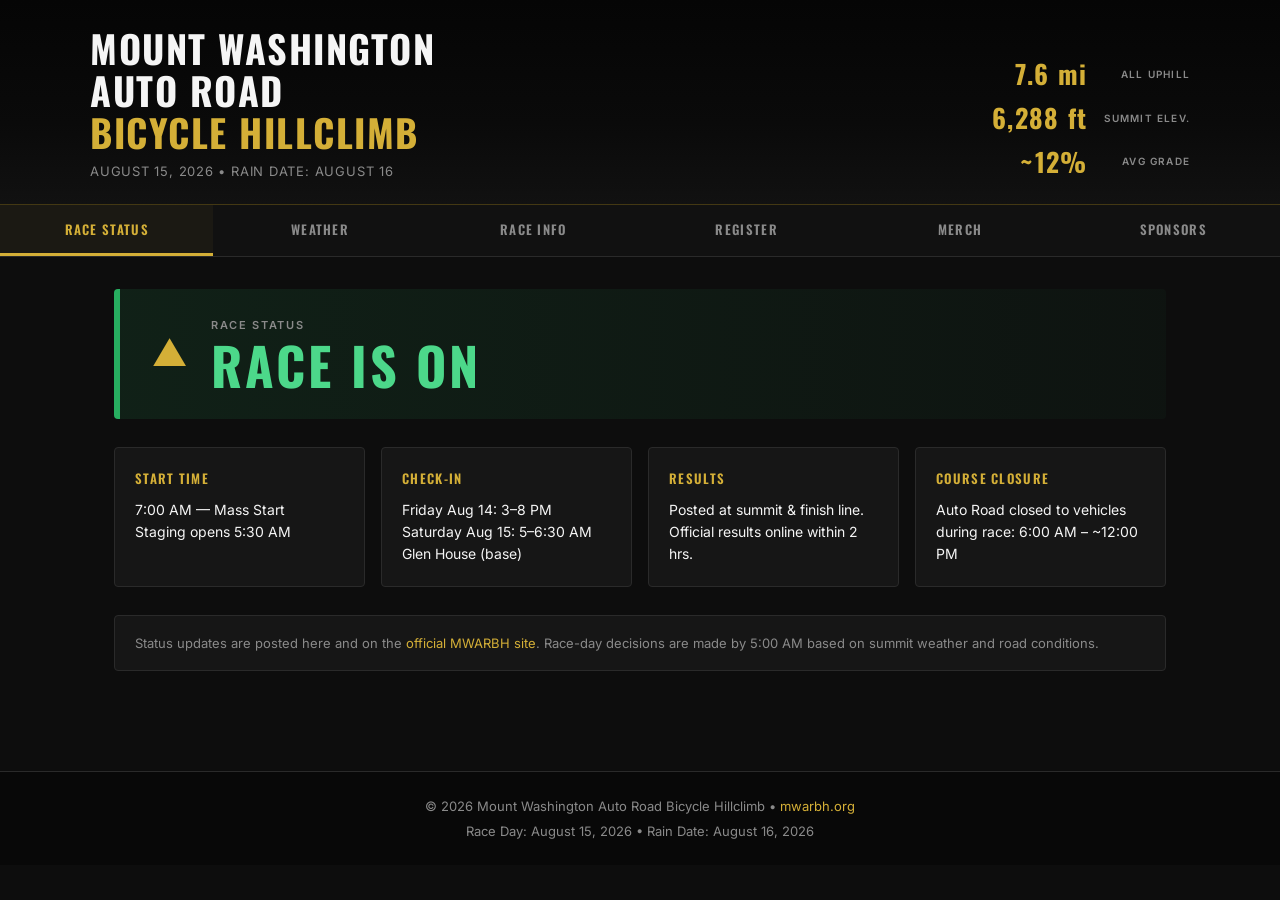
==== index.html @ c2e4b873 "Initial commit — recovered from Netlify deployment" ====
<!DOCTYPE html>
<html lang="en">
<head>
  <meta charset="UTF-8" />
  <meta name="viewport" content="width=device-width, initial-scale=1.0" />
  <title>Mount Washington Auto Road Bicycle Hillclimb</title>
  <link rel="preconnect" href="https://fonts.googleapis.com" />
  <link rel="preconnect" href="https://fonts.gstatic.com" crossorigin />
  <link href="https://fonts.googleapis.com/css2?family=Oswald:wght@400;600;700&family=Inter:wght@300;400;500;600&display=swap" rel="stylesheet" />
  <link rel="stylesheet" href="style.css" />
</head>
<body>

  <header class="site-header">
    <div class="header-inner">
      <div class="header-title">
        <h1>Mount Washington<br>Auto Road<br><span class="gold">Bicycle Hillclimb</span></h1>
        <p class="header-sub">August 15, 2026 &bull; Rain Date: August 16</p>
      </div>
      <div class="header-meta">
        <span class="stat">7.6 mi</span>
        <span class="stat-label">ALL UPHILL</span>
        <span class="stat">6,288 ft</span>
        <span class="stat-label">SUMMIT ELEV.</span>
        <span class="stat">~12%</span>
        <span class="stat-label">AVG GRADE</span>
      </div>
    </div>
  </header>

  <nav class="tab-nav" role="navigation" aria-label="Main navigation">
    <button class="tab-btn active" data-tab="status">Race Status</button>
    <button class="tab-btn" data-tab="weather">Weather</button>
    <button class="tab-btn" data-tab="info">Race Info</button>
    <button class="tab-btn" data-tab="register">Register</button>
    <button class="tab-btn" data-tab="merch">Merch</button>
    <button class="tab-btn" data-tab="sponsors">Sponsors</button>
  </nav>

  <main class="tab-content">

    <!-- ==================== RACE STATUS ==================== -->
    <section id="tab-status" class="tab-panel active">
      <div class="status-wrap">
        <div class="race-status-banner status-on" id="race-banner">
          <div class="status-icon">&#9650;</div>
          <div class="status-text">
            <span class="status-label">RACE STATUS</span>
            <span class="status-main" id="status-main">RACE IS ON</span>
          </div>
        </div>

        <div class="status-details">
          <div class="status-card">
            <h3>Start Time</h3>
            <p>7:00 AM — Mass Start<br>Staging opens 5:30 AM</p>
          </div>
          <div class="status-card">
            <h3>Check-In</h3>
            <p>Friday Aug 14: 3–8 PM<br>Saturday Aug 15: 5–6:30 AM<br>Glen House (base)</p>
          </div>
          <div class="status-card">
            <h3>Results</h3>
            <p>Posted at summit &amp; finish line.<br>Official results online within 2 hrs.</p>
          </div>
          <div class="status-card">
            <h3>Course Closure</h3>
            <p>Auto Road closed to vehicles<br>during race: 6:00 AM – ~12:00 PM</p>
          </div>
        </div>

        <div class="status-note">
          <p>Status updates are posted here and on the <a href="https://www.mwarbh.org" target="_blank" rel="noopener">official MWARBH site</a>. Race-day decisions are made by 5:00 AM based on summit weather and road conditions.</p>
        </div>
      </div>
    </section>

    <!-- ==================== WEATHER ==================== -->
    <section id="tab-weather" class="tab-panel">
      <div class="weather-wrap">
        <div class="weather-header">
          <h2>Race Day Conditions</h2>
          <p class="weather-note">Live data from Open-Meteo. Summit: 6,288 ft &bull; Base: ~1,600 ft</p>
          <button class="refresh-btn" id="refresh-weather" onclick="fetchWeather()">&#8635; Refresh</button>
        </div>

        <div class="weather-grid">
          <!-- SUMMIT -->
          <div class="weather-station">
            <div class="station-label">
              <span class="station-icon">&#9651;</span>
              <span>SUMMIT &bull; 6,288 ft</span>
            </div>
            <div class="weather-main" id="summit-main">
              <div class="loading-spinner">Loading…</div>
            </div>
            <div class="weather-details" id="summit-details"></div>
          </div>

          <!-- BASE -->
          <div class="weather-station">
            <div class="station-label">
              <span class="station-icon">&#9650;</span>
              <span>BASE (Glen House) &bull; ~1,600 ft</span>
            </div>
            <div class="weather-main" id="base-main">
              <div class="loading-spinner">Loading…</div>
            </div>
            <div class="weather-details" id="base-details"></div>
          </div>
        </div>

        <div class="weather-disclaimer">
          <p>Summit conditions can change rapidly. Wind gusts above 50 mph may affect race safety decisions. Always check <a href="https://www.mountwashington.org/experience-the-weather/higher-summits-forecast/" target="_blank" rel="noopener">Mt. Washington Observatory</a> for official summit forecasts.</p>
        </div>
      </div>
    </section>

    <!-- ==================== RACE INFO ==================== -->
    <section id="tab-info" class="tab-panel">
      <div class="info-wrap">
        <h2>About the Race</h2>
        <div class="info-grid">
          <div class="info-block">
            <h3>The Course</h3>
            <ul>
              <li>7.6 miles, entirely uphill</li>
              <li>Start: Auto Road Toll House (base, ~1,600 ft)</li>
              <li>Finish: Mt. Washington Summit (6,288 ft)</li>
              <li>4,688 ft of climbing</li>
              <li>Average grade: ~12%</li>
              <li>Maximum grade: ~22%</li>
              <li>Unpaved sections in upper miles</li>
            </ul>
          </div>
          <div class="info-block">
            <h3>Race Day — August 15, 2026</h3>
            <ul>
              <li>Rain Date: Sunday, August 16, 2026</li>
              <li>Check-in: Friday Aug 14, 3–8 PM</li>
              <li>Check-in: Saturday Aug 15, 5–6:30 AM</li>
              <li>Staging opens: 5:30 AM</li>
              <li>Mass start: 7:00 AM</li>
              <li>Course closes: ~12:00 PM</li>
              <li>Awards ceremony: ~1:00 PM at base</li>
            </ul>
          </div>
          <div class="info-block">
            <h3>Registration Timeline</h3>
            <ul>
              <li><strong>Opens:</strong> Spring 2026 (via BikeReg)</li>
              <li><strong>Early Bird:</strong> Limited spots, first-come</li>
              <li><strong>General:</strong> Until sellout or July 31</li>
              <li><strong>Waitlist:</strong> Available after sellout</li>
              <li><strong>Cap:</strong> ~600 riders</li>
            </ul>
          </div>
          <div class="info-block">
            <h3>Categories</h3>
            <ul>
              <li>Open Men / Open Women</li>
              <li>Age groups: 19–29, 30–39, 40–49, 50–59, 60+</li>
              <li>Tandem division</li>
              <li>Singlespeed / Fixed gear</li>
              <li>Clydesdale (200+ lbs)</li>
            </ul>
          </div>
          <div class="info-block">
            <h3>What to Expect</h3>
            <ul>
              <li>No descent — all riders transported down</li>
              <li>Support vehicles allowed on course</li>
              <li>Feed zones at miles 4 and 6</li>
              <li>Medical support on course</li>
              <li>Summit finish — world-famous views</li>
            </ul>
          </div>
          <div class="info-block">
            <h3>Official Links</h3>
            <ul>
              <li><a href="https://www.mwarbh.org" target="_blank" rel="noopener">mwarbh.org — Official Race Site</a></li>
              <li><a href="https://www.mountwashington.org" target="_blank" rel="noopener">Mt. Washington Auto Road</a></li>
              <li><a href="https://www.mountwashington.org/experience-the-weather/" target="_blank" rel="noopener">Mt. Washington Observatory</a></li>
            </ul>
          </div>
        </div>
      </div>
    </section>

    <!-- ==================== REGISTER ==================== -->
    <section id="tab-register" class="tab-panel">
      <div class="register-wrap">
        <h2>Registration</h2>
        <div class="register-cta">
          <p class="register-lead">Registration is managed through BikeReg.com. Spots fill fast — typically within hours of opening.</p>
          <a href="https://www.bikereg.com/mount-washington" target="_blank" rel="noopener" class="cta-btn">Register on BikeReg.com &#8599;</a>
        </div>

        <div class="faq-grid">
          <div class="faq-block">
            <h3>Eligibility</h3>
            <ul>
              <li>Minimum age: 18 on race day</li>
              <li>Valid USAC license or one-day license (available at check-in)</li>
              <li>Road, mountain, gravel, cyclocross, or fixed-gear bikes permitted</li>
              <li>No e-bikes</li>
              <li>Helmet required (CPSC or CE EN 1078 certified)</li>
            </ul>
          </div>
          <div class="faq-block">
            <h3>Fees (approximate)</h3>
            <ul>
              <li>Early bird: ~$70</li>
              <li>General: ~$80–$90</li>
              <li>One-day USAC license: ~$15 (if needed)</li>
              <li>No day-of registration</li>
            </ul>
          </div>
          <div class="faq-block">
            <h3>What's Included</h3>
            <ul>
              <li>Race number and timing chip</li>
              <li>Post-race meal at summit</li>
              <li>Transport down from summit</li>
              <li>Finisher certificate</li>
              <li>Category prizes / awards</li>
            </ul>
          </div>
          <div class="faq-block">
            <h3>Transfers &amp; Refunds</h3>
            <ul>
              <li>Transfers accepted until ~2 weeks before race</li>
              <li>No refunds after registration closes</li>
              <li>Waitlist transfers honored as slots open</li>
              <li>Contact: <a href="mailto:info@mwarbh.org">info@mwarbh.org</a></li>
            </ul>
          </div>
          <div class="faq-block">
            <h3>Gear Check</h3>
            <ul>
              <li>Bikes checked by officials at check-in</li>
              <li>Working brakes required</li>
              <li>Lights recommended for low-visibility summit</li>
              <li>Warm layers — summit temp often 20°F cooler than base</li>
            </ul>
          </div>
          <div class="faq-block">
            <h3>Support Crew</h3>
            <ul>
              <li>Support vehicles must register separately</li>
              <li>One vehicle per rider maximum</li>
              <li>Pass required for course access</li>
              <li>Parking limited — carpool encouraged</li>
            </ul>
          </div>
        </div>
      </div>
    </section>

    <!-- ==================== MERCH ==================== -->
    <section id="tab-merch" class="tab-panel">
      <div class="merch-wrap">
        <h2>Memorabilia &amp; Apparel</h2>
        <p class="merch-lead">Commemorate your summit. Official MWARBH gear available at check-in and online while supplies last.</p>

        <div class="merch-grid">
          <div class="merch-item">
            <div class="merch-img merch-img-jersey">
              <span class="merch-placeholder">&#9651;</span>
            </div>
            <h3>2026 Race Jersey</h3>
            <p>Sublimated race-cut jersey. Summit graphic, year-specific design. Sizes XS–4XL.</p>
            <span class="merch-price">$75</span>
          </div>
          <div class="merch-item">
            <div class="merch-img merch-img-vest">
              <span class="merch-placeholder">&#9651;</span>
            </div>
            <h3>Summit Wind Vest</h3>
            <p>Lightweight packable wind vest. Essential for the descent. MWARBH logo.</p>
            <span class="merch-price">$55</span>
          </div>
          <div class="merch-item">
            <div class="merch-img merch-img-bottle">
              <span class="merch-placeholder">&#9651;</span>
            </div>
            <h3>Insulated Water Bottle</h3>
            <p>20 oz stainless. Mt. Washington summit graphic. Gold &amp; black.</p>
            <span class="merch-price">$28</span>
          </div>
          <div class="merch-item">
            <div class="merch-img merch-img-cap">
              <span class="merch-placeholder">&#9651;</span>
            </div>
            <h3>Cycling Cap</h3>
            <p>Classic 6-panel cap. Cotton blend. "6288 ft" embroidered. One size.</p>
            <span class="merch-price">$22</span>
          </div>
          <div class="merch-item">
            <div class="merch-img merch-img-print">
              <span class="merch-placeholder">&#9651;</span>
            </div>
            <h3>Limited Edition Print</h3>
            <p>12×18 archival print of the Auto Road course profile. Numbered series, signed by artist.</p>
            <span class="merch-price">$40</span>
          </div>
          <div class="merch-item">
            <div class="merch-img merch-img-sticker">
              <span class="merch-placeholder">&#9651;</span>
            </div>
            <h3>Sticker Pack</h3>
            <p>Set of 4 weatherproof vinyl stickers. Summit, course profile, logo, elevation graphics.</p>
            <span class="merch-price">$10</span>
          </div>
        </div>

        <div class="merch-note">
          <p>Pre-orders open with registration. Items also available at check-in (limited quantities). Contact <a href="mailto:merch@mwarbh.org">merch@mwarbh.org</a> for bulk or custom orders.</p>
        </div>
      </div>
    </section>

    <!-- ==================== SPONSORS ==================== -->
    <section id="tab-sponsors" class="tab-panel">
      <div class="sponsors-wrap">
        <h2>Partners &amp; Sponsors</h2>
        <p class="sponsors-lead">MWARBH is made possible by the support of local businesses and cycling partners in the White Mountains region.</p>

        <div class="sponsor-tier">
          <h3 class="tier-label gold-label">Presenting Sponsors</h3>
          <div class="sponsor-grid">
            <div class="sponsor-card">
              <div class="sponsor-logo-placeholder">
                <span>LOGO</span>
              </div>
              <h4>Mount Washington Auto Road</h4>
              <p>Race venue. Providing course access, logistics, and summit facilities since the race's founding.</p>
              <a href="https://www.mountwashington.org" target="_blank" rel="noopener" class="sponsor-link">mountwashington.org &#8599;</a>
            </div>
          </div>
        </div>

        <div class="sponsor-tier">
          <h3 class="tier-label silver-label">Official Hotels &amp; Lodging</h3>
          <div class="sponsor-grid">
            <div class="sponsor-card">
              <div class="sponsor-logo-placeholder"><span>LOGO</span></div>
              <h4>The Glen House</h4>
              <p>Base camp hotel directly adjacent to the Auto Road start. Closest lodging to race start. Book early — fills race weekend.</p>
              <a href="https://www.theglenhouse.com" target="_blank" rel="noopener" class="sponsor-link">theglenhouse.com &#8599;</a>
            </div>
            <div class="sponsor-card">
              <div class="sponsor-logo-placeholder"><span>LOGO</span></div>
              <h4>Wildcat Inn &amp; Tavern</h4>
              <p>Jackson Village. 20 min from base. Rider-friendly, post-race dining on site.</p>
              <a href="https://www.wildcatinnandtavern.com" target="_blank" rel="noopener" class="sponsor-link">wildcatinnandtavern.com &#8599;</a>
            </div>
            <div class="sponsor-card">
              <div class="sponsor-logo-placeholder"><span>LOGO</span></div>
              <h4>Wentworth Inn</h4>
              <p>Jackson. Historic inn, 25 min from base. Group rates available for teams.</p>
              <a href="https://www.thewentworth.com" target="_blank" rel="noopener" class="sponsor-link">thewentworth.com &#8599;</a>
            </div>
          </div>
        </div>

        <div class="sponsor-tier">
          <h3 class="tier-label bronze-label">Bike Shops &amp; Gear</h3>
          <div class="sponsor-grid">
            <div class="sponsor-card">
              <div class="sponsor-logo-placeholder"><span>LOGO</span></div>
              <h4>Joe Jones Ski &amp; Bike</h4>
              <p>North Conway. Full service shop. Race week tune-ups, emergency repairs, parts. Rider discount with bib.</p>
              <a href="https://www.joejones.com" target="_blank" rel="noopener" class="sponsor-link">joejones.com &#8599;</a>
            </div>
            <div class="sponsor-card">
              <div class="sponsor-logo-placeholder"><span>LOGO</span></div>
              <h4>Cranmore Mountain Sports</h4>
              <p>North Conway. Rental bikes, gear, accessories. Open early race weekend.</p>
              <a href="#" class="sponsor-link">cranmoremountainsports.com &#8599;</a>
            </div>
          </div>
        </div>

        <div class="sponsor-tier">
          <h3 class="tier-label bronze-label">Restaurants &amp; Recovery Fuel</h3>
          <div class="sponsor-grid">
            <div class="sponsor-card">
              <div class="sponsor-logo-placeholder"><span>LOGO</span></div>
              <h4>Moat Mountain Smokehouse &amp; Brewing</h4>
              <p>North Conway. Post-race tradition. Craft beer, massive burgers. Rider discount race weekend.</p>
              <a href="https://www.moatmountain.com" target="_blank" rel="noopener" class="sponsor-link">moatmountain.com &#8599;</a>
            </div>
            <div class="sponsor-card">
              <div class="sponsor-logo-placeholder"><span>LOGO</span></div>
              <h4>Flatbread Company</h4>
              <p>North Conway. Wood-fired pizza. Group-friendly, open late on race day.</p>
              <a href="#" class="sponsor-link">flatbreadcompany.com &#8599;</a>
            </div>
            <div class="sponsor-card">
              <div class="sponsor-logo-placeholder"><span>LOGO</span></div>
              <h4>Delaney's Hole in the Wall</h4>
              <p>Jackson Village. Classic New England pub. Rider-friendly atmosphere, solid food.</p>
              <a href="#" class="sponsor-link">delaneysjackson.com &#8599;</a>
            </div>
          </div>
        </div>

        <div class="sponsor-cta">
          <p>Interested in sponsoring MWARBH 2026?</p>
          <a href="mailto:sponsors@mwarbh.org" class="cta-btn-outline">Contact Us About Sponsorship</a>
        </div>
      </div>
    </section>

  </main>

  <footer class="site-footer">
    <div class="footer-inner">
      <p>&copy; 2026 Mount Washington Auto Road Bicycle Hillclimb &bull; <a href="https://www.mwarbh.org" target="_blank" rel="noopener">mwarbh.org</a></p>
      <p class="footer-sub">Race Day: August 15, 2026 &bull; Rain Date: August 16, 2026</p>
    </div>
  </footer>

  <script src="app.js"></script>
</body>
</html>
---- style.css ----
/* ============================================================
   MWARBH — Mount Washington Auto Road Bicycle Hillclimb
   ============================================================ */

:root {
  --bg:          #0d0d0d;
  --bg-card:     #161616;
  --bg-card-2:   #1e1e1e;
  --border:      #2a2a2a;
  --border-gold: rgba(212, 175, 55, 0.3);
  --gold:        #d4af37;
  --gold-light:  #f0d060;
  --white:       #f5f5f5;
  --muted:       #8a8a8a;
  --danger:      #c0392b;
  --warn:        #e67e22;
  --success:     #27ae60;
  --font-head:   'Oswald', sans-serif;
  --font-body:   'Inter', sans-serif;
  --radius:      4px;
  --transition:  0.18s ease;
}

*, *::before, *::after { box-sizing: border-box; margin: 0; padding: 0; }

html { scroll-behavior: smooth; }

body {
  background: var(--bg);
  color: var(--white);
  font-family: var(--font-body);
  font-size: 15px;
  line-height: 1.6;
  min-height: 100vh;
}

a { color: var(--gold); text-decoration: none; transition: color var(--transition); }
a:hover { color: var(--gold-light); text-decoration: underline; }

/* ==================== HEADER ==================== */
.site-header {
  background: linear-gradient(180deg, #050505 0%, #0a0a0a 60%, #111 100%);
  border-bottom: 1px solid var(--border-gold);
  padding: 28px 24px 22px;
}

.header-inner {
  max-width: 1100px;
  margin: 0 auto;
  display: flex;
  align-items: flex-end;
  justify-content: space-between;
  gap: 24px;
  flex-wrap: wrap;
}

.header-title h1 {
  font-family: var(--font-head);
  font-size: clamp(22px, 4vw, 38px);
  font-weight: 700;
  letter-spacing: 0.04em;
  text-transform: uppercase;
  line-height: 1.1;
  color: var(--white);
}

.header-title h1 .gold { color: var(--gold); }

.header-sub {
  margin-top: 8px;
  font-size: 13px;
  color: var(--muted);
  letter-spacing: 0.06em;
  text-transform: uppercase;
}

.header-meta {
  display: grid;
  grid-template-columns: auto auto;
  gap: 2px 16px;
  text-align: right;
}

.stat {
  font-family: var(--font-head);
  font-size: clamp(18px, 2.5vw, 26px);
  font-weight: 700;
  color: var(--gold);
  letter-spacing: 0.05em;
}

.stat-label {
  font-size: 10px;
  font-weight: 600;
  color: var(--muted);
  letter-spacing: 0.12em;
  text-transform: uppercase;
  align-self: center;
}

/* ==================== TAB NAV ==================== */
.tab-nav {
  display: flex;
  background: #111;
  border-bottom: 1px solid var(--border);
  overflow-x: auto;
  scrollbar-width: none;
  position: sticky;
  top: 0;
  z-index: 100;
}

.tab-nav::-webkit-scrollbar { display: none; }

.tab-btn {
  flex: 1;
  min-width: 100px;
  padding: 14px 18px;
  background: none;
  border: none;
  border-bottom: 3px solid transparent;
  color: var(--muted);
  font-family: var(--font-head);
  font-size: 13px;
  font-weight: 600;
  letter-spacing: 0.1em;
  text-transform: uppercase;
  cursor: pointer;
  transition: color var(--transition), border-color var(--transition), background var(--transition);
  white-space: nowrap;
}

.tab-btn:hover {
  color: var(--white);
  background: rgba(255,255,255,0.03);
}

.tab-btn.active {
  color: var(--gold);
  border-bottom-color: var(--gold);
  background: rgba(212, 175, 55, 0.05);
}

/* ==================== TAB PANELS ==================== */
.tab-content { max-width: 1100px; margin: 0 auto; padding: 32px 24px 60px; }

.tab-panel { display: none; }
.tab-panel.active { display: block; }

/* ==================== RACE STATUS ==================== */
.status-wrap { display: flex; flex-direction: column; gap: 28px; }

.race-status-banner {
  display: flex;
  align-items: center;
  gap: 24px;
  padding: 28px 32px;
  border-radius: var(--radius);
  border-left: 6px solid;
}

.status-on {
  background: linear-gradient(90deg, rgba(39, 174, 96, 0.12) 0%, rgba(39, 174, 96, 0.04) 100%);
  border-color: var(--success);
}

.status-postponed {
  background: linear-gradient(90deg, rgba(230, 126, 34, 0.12) 0%, rgba(230, 126, 34, 0.04) 100%);
  border-color: var(--warn);
}

.status-canceled {
  background: linear-gradient(90deg, rgba(192, 57, 43, 0.12) 0%, rgba(192, 57, 43, 0.04) 100%);
  border-color: var(--danger);
}

.status-icon {
  font-size: 36px;
  color: var(--gold);
  flex-shrink: 0;
}

.status-text {
  display: flex;
  flex-direction: column;
  gap: 4px;
}

.status-label {
  font-size: 11px;
  font-weight: 600;
  letter-spacing: 0.15em;
  text-transform: uppercase;
  color: var(--muted);
}

.status-main {
  font-family: var(--font-head);
  font-size: clamp(28px, 5vw, 52px);
  font-weight: 700;
  letter-spacing: 0.06em;
  text-transform: uppercase;
  line-height: 1;
  color: var(--white);
}

.status-on .status-main { color: #4cd88a; }
.status-postponed .status-main { color: #f0a050; }
.status-canceled .status-main { color: #e05a4a; }

.status-details {
  display: grid;
  grid-template-columns: repeat(auto-fill, minmax(220px, 1fr));
  gap: 16px;
}

.status-card {
  background: var(--bg-card);
  border: 1px solid var(--border);
  border-radius: var(--radius);
  padding: 20px;
}

.status-card h3 {
  font-family: var(--font-head);
  font-size: 13px;
  font-weight: 600;
  letter-spacing: 0.1em;
  text-transform: uppercase;
  color: var(--gold);
  margin-bottom: 10px;
}

.status-card p {
  font-size: 14px;
  color: var(--white);
  line-height: 1.6;
}

.status-note {
  background: var(--bg-card);
  border: 1px solid var(--border);
  border-radius: var(--radius);
  padding: 16px 20px;
  font-size: 13px;
  color: var(--muted);
  line-height: 1.7;
}

/* ==================== WEATHER ==================== */
.weather-wrap { display: flex; flex-direction: column; gap: 24px; }

.weather-header {
  display: flex;
  align-items: baseline;
  gap: 16px;
  flex-wrap: wrap;
}

.weather-header h2 {
  font-family: var(--font-head);
  font-size: 22px;
  font-weight: 600;
  text-transform: uppercase;
  letter-spacing: 0.08em;
  color: var(--gold);
}

.weather-note {
  font-size: 13px;
  color: var(--muted);
  flex: 1;
}

.refresh-btn {
  background: none;
  border: 1px solid var(--border);
  border-radius: var(--radius);
  color: var(--muted);
  font-family: var(--font-body);
  font-size: 13px;
  padding: 6px 14px;
  cursor: pointer;
  transition: all var(--transition);
}

.refresh-btn:hover { border-color: var(--gold); color: var(--gold); }

.weather-grid {
  display: grid;
  grid-template-columns: 1fr 1fr;
  gap: 20px;
}

@media (max-width: 600px) {
  .weather-grid { grid-template-columns: 1fr; }
}

.weather-station {
  background: var(--bg-card);
  border: 1px solid var(--border);
  border-radius: var(--radius);
  padding: 24px;
  display: flex;
  flex-direction: column;
  gap: 16px;
}

.station-label {
  display: flex;
  align-items: center;
  gap: 10px;
  font-family: var(--font-head);
  font-size: 12px;
  font-weight: 600;
  letter-spacing: 0.12em;
  text-transform: uppercase;
  color: var(--muted);
}

.station-icon { font-size: 16px; color: var(--gold); }

.weather-main {
  display: flex;
  align-items: baseline;
  gap: 12px;
}

.weather-temp {
  font-family: var(--font-head);
  font-size: 56px;
  font-weight: 700;
  color: var(--white);
  line-height: 1;
}

.weather-temp-unit { font-size: 24px; color: var(--muted); }

.weather-condition {
  font-size: 16px;
  color: var(--muted);
  font-weight: 400;
}

.weather-details {
  display: grid;
  grid-template-columns: 1fr 1fr;
  gap: 12px;
}

.weather-stat {
  display: flex;
  flex-direction: column;
  gap: 2px;
}

.weather-stat-label {
  font-size: 10px;
  font-weight: 600;
  letter-spacing: 0.12em;
  text-transform: uppercase;
  color: var(--muted);
}

.weather-stat-val {
  font-family: var(--font-head);
  font-size: 20px;
  font-weight: 600;
  color: var(--white);
}

.weather-stat-unit { font-size: 12px; color: var(--muted); margin-left: 2px; }

.loading-spinner { color: var(--muted); font-size: 14px; padding: 12px 0; }

.weather-error { color: #e05a4a; font-size: 13px; }

.weather-disclaimer {
  background: var(--bg-card);
  border: 1px solid var(--border);
  border-left: 3px solid var(--gold);
  border-radius: var(--radius);
  padding: 14px 18px;
  font-size: 13px;
  color: var(--muted);
  line-height: 1.7;
}

.weather-updated {
  font-size: 11px;
  color: var(--muted);
  margin-top: 8px;
}

/* ==================== INFO ==================== */
.info-wrap h2, .register-wrap h2, .merch-wrap h2, .sponsors-wrap h2 {
  font-family: var(--font-head);
  font-size: 22px;
  font-weight: 600;
  text-transform: uppercase;
  letter-spacing: 0.08em;
  color: var(--gold);
  margin-bottom: 24px;
}

.info-grid {
  display: grid;
  grid-template-columns: repeat(auto-fill, minmax(300px, 1fr));
  gap: 20px;
}

.info-block {
  background: var(--bg-card);
  border: 1px solid var(--border);
  border-radius: var(--radius);
  padding: 22px;
}

.info-block h3 {
  font-family: var(--font-head);
  font-size: 13px;
  font-weight: 600;
  letter-spacing: 0.1em;
  text-transform: uppercase;
  color: var(--gold);
  margin-bottom: 14px;
}

.info-block ul { list-style: none; display: flex; flex-direction: column; gap: 8px; }

.info-block li {
  font-size: 14px;
  color: var(--white);
  line-height: 1.5;
  padding-left: 14px;
  position: relative;
}

.info-block li::before {
  content: '—';
  position: absolute;
  left: 0;
  color: var(--gold);
  font-size: 12px;
}

.info-block li strong { color: var(--gold-light); font-weight: 600; }

/* ==================== REGISTER ==================== */
.register-wrap { display: flex; flex-direction: column; gap: 28px; }

.register-cta {
  background: var(--bg-card);
  border: 1px solid var(--border-gold);
  border-radius: var(--radius);
  padding: 28px;
  display: flex;
  align-items: center;
  justify-content: space-between;
  gap: 24px;
  flex-wrap: wrap;
}

.register-lead {
  font-size: 15px;
  color: var(--white);
  max-width: 500px;
  line-height: 1.6;
}

.cta-btn {
  display: inline-block;
  background: var(--gold);
  color: #0d0d0d;
  font-family: var(--font-head);
  font-size: 14px;
  font-weight: 700;
  letter-spacing: 0.08em;
  text-transform: uppercase;
  padding: 14px 28px;
  border-radius: var(--radius);
  white-space: nowrap;
  transition: background var(--transition), transform var(--transition);
  text-decoration: none;
}

.cta-btn:hover {
  background: var(--gold-light);
  color: #0d0d0d;
  text-decoration: none;
  transform: translateY(-1px);
}

.cta-btn-outline {
  display: inline-block;
  background: none;
  border: 1px solid var(--gold);
  color: var(--gold);
  font-family: var(--font-head);
  font-size: 13px;
  font-weight: 600;
  letter-spacing: 0.08em;
  text-transform: uppercase;
  padding: 12px 24px;
  border-radius: var(--radius);
  transition: all var(--transition);
  text-decoration: none;
}

.cta-btn-outline:hover {
  background: rgba(212, 175, 55, 0.1);
  color: var(--gold-light);
  text-decoration: none;
}

.faq-grid {
  display: grid;
  grid-template-columns: repeat(auto-fill, minmax(280px, 1fr));
  gap: 18px;
}

.faq-block {
  background: var(--bg-card);
  border: 1px solid var(--border);
  border-radius: var(--radius);
  padding: 20px;
}

.faq-block h3 {
  font-family: var(--font-head);
  font-size: 13px;
  font-weight: 600;
  letter-spacing: 0.1em;
  text-transform: uppercase;
  color: var(--gold);
  margin-bottom: 12px;
}

.faq-block ul { list-style: none; display: flex; flex-direction: column; gap: 7px; }

.faq-block li {
  font-size: 14px;
  color: var(--white);
  padding-left: 14px;
  position: relative;
  line-height: 1.5;
}

.faq-block li::before {
  content: '—';
  position: absolute;
  left: 0;
  color: var(--gold);
  font-size: 12px;
}

/* ==================== MERCH ==================== */
.merch-wrap { display: flex; flex-direction: column; gap: 28px; }

.merch-lead { font-size: 15px; color: var(--muted); margin-top: -16px; }

.merch-grid {
  display: grid;
  grid-template-columns: repeat(auto-fill, minmax(240px, 1fr));
  gap: 20px;
}

.merch-item {
  background: var(--bg-card);
  border: 1px solid var(--border);
  border-radius: var(--radius);
  padding: 0 0 20px;
  overflow: hidden;
  display: flex;
  flex-direction: column;
  gap: 12px;
  transition: border-color var(--transition);
}

.merch-item:hover { border-color: var(--border-gold); }

.merch-img {
  height: 160px;
  background: linear-gradient(135deg, #1a1a1a 0%, #222 100%);
  display: flex;
  align-items: center;
  justify-content: center;
  border-bottom: 1px solid var(--border);
}

.merch-placeholder {
  font-size: 48px;
  color: var(--border);
  opacity: 0.5;
}

.merch-item h3 {
  font-family: var(--font-head);
  font-size: 15px;
  font-weight: 600;
  letter-spacing: 0.05em;
  text-transform: uppercase;
  color: var(--white);
  padding: 0 18px;
}

.merch-item p {
  font-size: 13px;
  color: var(--muted);
  line-height: 1.6;
  padding: 0 18px;
  flex: 1;
}

.merch-price {
  display: block;
  font-family: var(--font-head);
  font-size: 20px;
  font-weight: 700;
  color: var(--gold);
  padding: 0 18px;
}

.merch-note {
  background: var(--bg-card);
  border: 1px solid var(--border);
  border-radius: var(--radius);
  padding: 16px 20px;
  font-size: 13px;
  color: var(--muted);
}

/* ==================== SPONSORS ==================== */
.sponsors-wrap { display: flex; flex-direction: column; gap: 36px; }

.sponsors-lead { font-size: 15px; color: var(--muted); margin-top: -16px; }

.sponsor-tier { display: flex; flex-direction: column; gap: 16px; }

.tier-label {
  font-family: var(--font-head);
  font-size: 12px;
  font-weight: 600;
  letter-spacing: 0.15em;
  text-transform: uppercase;
  padding-bottom: 8px;
  border-bottom: 1px solid var(--border);
}

.gold-label { color: var(--gold); border-color: var(--border-gold); }
.silver-label { color: #c0c0c0; }
.bronze-label { color: #cd7f32; }

.sponsor-grid {
  display: grid;
  grid-template-columns: repeat(auto-fill, minmax(260px, 1fr));
  gap: 16px;
}

.sponsor-card {
  background: var(--bg-card);
  border: 1px solid var(--border);
  border-radius: var(--radius);
  padding: 22px;
  display: flex;
  flex-direction: column;
  gap: 10px;
  transition: border-color var(--transition);
}

.sponsor-card:hover { border-color: rgba(255,255,255,0.15); }

.sponsor-logo-placeholder {
  width: 100%;
  height: 70px;
  background: var(--bg-card-2);
  border: 1px dashed var(--border);
  border-radius: var(--radius);
  display: flex;
  align-items: center;
  justify-content: center;
  font-size: 11px;
  font-weight: 600;
  letter-spacing: 0.12em;
  color: var(--border);
  text-transform: uppercase;
}

.sponsor-card h4 {
  font-family: var(--font-head);
  font-size: 15px;
  font-weight: 600;
  letter-spacing: 0.04em;
  color: var(--white);
}

.sponsor-card p {
  font-size: 13px;
  color: var(--muted);
  line-height: 1.6;
  flex: 1;
}

.sponsor-link {
  font-size: 12px;
  font-weight: 600;
  letter-spacing: 0.06em;
  color: var(--gold);
}

.sponsor-cta {
  display: flex;
  align-items: center;
  gap: 20px;
  background: var(--bg-card);
  border: 1px solid var(--border-gold);
  border-radius: var(--radius);
  padding: 24px 28px;
  flex-wrap: wrap;
}

.sponsor-cta p {
  font-size: 15px;
  color: var(--white);
  flex: 1;
  min-width: 200px;
}

/* ==================== FOOTER ==================== */
.site-footer {
  background: #080808;
  border-top: 1px solid var(--border);
  padding: 24px;
  margin-top: 40px;
}

.footer-inner {
  max-width: 1100px;
  margin: 0 auto;
  display: flex;
  flex-direction: column;
  gap: 4px;
  align-items: center;
  text-align: center;
}

.footer-inner p { font-size: 13px; color: var(--muted); }
.footer-sub { font-size: 12px; }

/* ==================== RESPONSIVE ==================== */
@media (max-width: 768px) {
  .header-inner { flex-direction: column; align-items: flex-start; }
  .header-meta { text-align: left; }
  .tab-btn { min-width: 80px; font-size: 11px; padding: 12px 12px; }
  .tab-content { padding: 24px 16px 48px; }
  .register-cta { flex-direction: column; align-items: flex-start; }
  .sponsor-cta { flex-direction: column; align-items: flex-start; }
}

@media (max-width: 480px) {
  .tab-btn { min-width: 70px; font-size: 10px; padding: 11px 8px; }
  .weather-details { grid-template-columns: 1fr; }
  .status-details { grid-template-columns: 1fr; }
  .race-status-banner { padding: 20px; gap: 16px; }
}
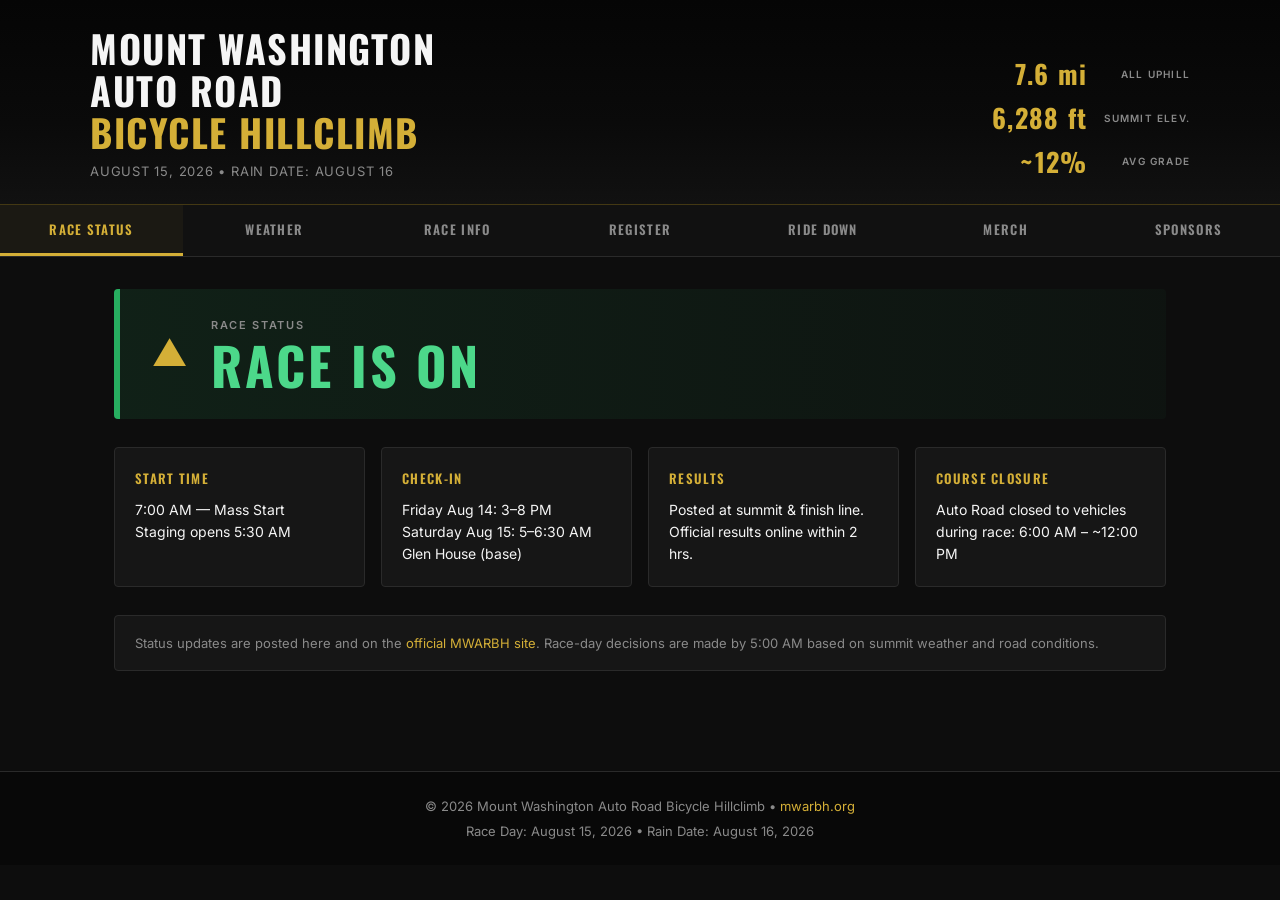
==== commit 488cc507: "Add Ride Down carpool lookup tab Riders enter the last 4 digits of their BikeReg registration credit" ====
--- a/index.html
+++ b/index.html
@@ -33,6 +33,7 @@
     <button class="tab-btn" data-tab="weather">Weather</button>
     <button class="tab-btn" data-tab="info">Race Info</button>
     <button class="tab-btn" data-tab="register">Register</button>
+    <button class="tab-btn" data-tab="ridedown">Ride Down</button>
     <button class="tab-btn" data-tab="merch">Merch</button>
     <button class="tab-btn" data-tab="sponsors">Sponsors</button>
   </nav>
@@ -257,6 +258,39 @@
       </div>
     </section>
 
+    <!-- ==================== RIDE DOWN ==================== -->
+    <section id="tab-ridedown" class="tab-panel">
+      <div class="ridedown-wrap">
+
+        <div class="ridedown-header">
+          <h2>Ride Down</h2>
+          <p class="ridedown-lead">You rode up. Now find your car. Enter the last 4 digits of the credit card you used to register on BikeReg.</p>
+        </div>
+
+        <div class="ridedown-lookup">
+          <div class="lookup-card">
+            <div class="lookup-card-label">Credit Card &mdash; Last 4 Digits</div>
+            <div class="lookup-card-prefix">&bull;&bull;&bull;&bull; &bull;&bull;&bull;&bull; &bull;&bull;&bull;&bull;</div>
+            <div class="pin-entry" id="pin-entry">
+              <input type="tel" class="pin-box" maxlength="1" inputmode="numeric" pattern="[0-9]" autocomplete="off" aria-label="Digit 1" />
+              <input type="tel" class="pin-box" maxlength="1" inputmode="numeric" pattern="[0-9]" autocomplete="off" aria-label="Digit 2" />
+              <input type="tel" class="pin-box" maxlength="1" inputmode="numeric" pattern="[0-9]" autocomplete="off" aria-label="Digit 3" />
+              <input type="tel" class="pin-box" maxlength="1" inputmode="numeric" pattern="[0-9]" autocomplete="off" aria-label="Digit 4" />
+            </div>
+            <button class="cta-btn lookup-submit-btn" onclick="lookupRider()">Find My Ride</button>
+            <p class="lookup-demo-note">Demo &mdash; try <strong>3847</strong> (passenger) or <strong>7291</strong> (driver)</p>
+          </div>
+        </div>
+
+        <div id="ridedown-result" class="ridedown-result" style="display:none;"></div>
+
+        <div class="ridedown-note">
+          <p>Assignments are final. Questions? Find a race official at the summit or call Race Ops: <strong>(603) 555-0100</strong>.</p>
+        </div>
+
+      </div>
+    </section>
+
     <!-- ==================== MERCH ==================== -->
     <section id="tab-merch" class="tab-panel">
       <div class="merch-wrap">
--- a/style.css
+++ b/style.css
@@ -554,6 +554,298 @@
   font-size: 12px;
 }
 
+/* ==================== RIDE DOWN ==================== */
+.ridedown-wrap { display: flex; flex-direction: column; gap: 28px; }
+
+.ridedown-wrap h2 {
+  font-family: var(--font-head);
+  font-size: 22px;
+  font-weight: 600;
+  text-transform: uppercase;
+  letter-spacing: 0.08em;
+  color: var(--gold);
+  margin-bottom: 4px;
+}
+
+.ridedown-lead { font-size: 15px; color: var(--muted); max-width: 560px; line-height: 1.6; }
+
+.ridedown-lookup { display: flex; justify-content: center; }
+
+.lookup-card {
+  background: var(--bg-card);
+  border: 1px solid var(--border-gold);
+  border-radius: var(--radius);
+  padding: 32px 36px;
+  display: flex;
+  flex-direction: column;
+  align-items: center;
+  gap: 18px;
+  max-width: 420px;
+  width: 100%;
+}
+
+.lookup-card-label {
+  font-family: var(--font-head);
+  font-size: 11px;
+  font-weight: 600;
+  letter-spacing: 0.14em;
+  text-transform: uppercase;
+  color: var(--muted);
+}
+
+.lookup-card-prefix {
+  font-size: 20px;
+  letter-spacing: 0.22em;
+  color: var(--border);
+  font-family: 'Courier New', monospace;
+  margin-bottom: -6px;
+}
+
+.pin-entry { display: flex; gap: 12px; }
+
+.pin-box {
+  width: 56px;
+  height: 68px;
+  background: var(--bg-card-2);
+  border: 2px solid var(--border);
+  border-radius: var(--radius);
+  color: var(--white);
+  font-family: var(--font-head);
+  font-size: 30px;
+  font-weight: 700;
+  text-align: center;
+  caret-color: var(--gold);
+  outline: none;
+  transition: border-color var(--transition), background var(--transition);
+  -moz-appearance: textfield;
+}
+
+.pin-box::-webkit-outer-spin-button,
+.pin-box::-webkit-inner-spin-button { -webkit-appearance: none; }
+
+.pin-box:focus { border-color: var(--gold); background: #1c1c1c; }
+
+.lookup-submit-btn { width: 100%; text-align: center; padding: 14px 0; }
+
+.lookup-demo-note { font-size: 12px; color: var(--muted); text-align: center; }
+.lookup-demo-note strong { color: var(--gold); font-family: 'Courier New', monospace; letter-spacing: 0.06em; }
+
+/* Result area */
+.ridedown-result { display: flex; justify-content: center; }
+
+.result-card {
+  background: var(--bg-card);
+  border: 1px solid var(--border);
+  border-radius: var(--radius);
+  overflow: hidden;
+  max-width: 480px;
+  width: 100%;
+  display: flex;
+  flex-direction: column;
+}
+
+.result-card-driver { border-color: rgba(212, 175, 55, 0.35); }
+
+.result-greeting {
+  padding: 24px 28px 20px;
+  background: linear-gradient(135deg, #1a1a1a 0%, #161616 100%);
+  border-bottom: 1px solid var(--border);
+  display: flex;
+  flex-direction: column;
+  gap: 4px;
+}
+
+.result-greeting-label {
+  font-size: 11px;
+  font-weight: 600;
+  letter-spacing: 0.14em;
+  text-transform: uppercase;
+  color: var(--muted);
+}
+
+.result-greeting-name {
+  font-family: var(--font-head);
+  font-size: 30px;
+  font-weight: 700;
+  letter-spacing: 0.03em;
+  color: var(--white);
+}
+
+.result-section-label {
+  padding: 16px 28px 0;
+  font-size: 11px;
+  font-weight: 600;
+  letter-spacing: 0.14em;
+  text-transform: uppercase;
+  color: var(--gold);
+}
+
+.result-car-block {
+  margin: 10px 28px 0;
+  display: flex;
+  align-items: stretch;
+  background: var(--bg-card-2);
+  border: 1px solid var(--border);
+  border-radius: var(--radius);
+  overflow: hidden;
+}
+
+.result-car-color-bar { width: 10px; flex-shrink: 0; }
+
+.result-car-info { padding: 16px 20px; display: flex; flex-direction: column; gap: 8px; }
+
+.result-car-name {
+  font-family: var(--font-head);
+  font-size: 22px;
+  font-weight: 600;
+  letter-spacing: 0.03em;
+  color: var(--white);
+}
+
+.result-plate {
+  display: inline-block;
+  background: var(--bg);
+  border: 1px solid var(--border);
+  border-radius: 3px;
+  padding: 4px 14px;
+  font-family: 'Courier New', monospace;
+  font-size: 16px;
+  font-weight: 700;
+  letter-spacing: 0.14em;
+  color: var(--white);
+  text-transform: uppercase;
+}
+
+.result-driver-row {
+  display: grid;
+  grid-template-columns: 1fr 1fr;
+  gap: 12px;
+  margin: 12px 28px 0;
+}
+
+.result-driver-item {
+  background: var(--bg-card-2);
+  border: 1px solid var(--border);
+  border-radius: var(--radius);
+  padding: 12px 16px;
+  display: flex;
+  flex-direction: column;
+  gap: 4px;
+}
+
+.result-driver-label {
+  font-size: 10px;
+  font-weight: 600;
+  letter-spacing: 0.12em;
+  text-transform: uppercase;
+  color: var(--muted);
+}
+
+.result-driver-val {
+  font-family: var(--font-head);
+  font-size: 16px;
+  font-weight: 600;
+  color: var(--white);
+}
+
+.result-phone { color: var(--gold) !important; text-decoration: none; }
+.result-phone:hover { color: var(--gold-light) !important; text-decoration: underline; }
+
+.result-pax-list { margin: 10px 28px 0; display: flex; flex-direction: column; gap: 8px; }
+
+.result-pax-row {
+  display: flex;
+  align-items: center;
+  gap: 10px;
+  padding: 10px 16px;
+  background: var(--bg-card-2);
+  border: 1px solid var(--border);
+  border-radius: var(--radius);
+}
+
+.result-pax-dot { color: var(--gold); font-size: 12px; flex-shrink: 0; }
+.result-pax-name { font-size: 15px; color: var(--white); }
+
+.result-tip {
+  margin: 16px 28px 0;
+  padding: 12px 16px;
+  background: rgba(212, 175, 55, 0.06);
+  border: 1px solid rgba(212, 175, 55, 0.18);
+  border-radius: var(--radius);
+  font-size: 13px;
+  color: var(--muted);
+  line-height: 1.6;
+}
+
+.result-retry-btn {
+  margin: 16px 28px 24px;
+  background: none;
+  border: 1px solid var(--border);
+  border-radius: var(--radius);
+  color: var(--muted);
+  font-family: var(--font-body);
+  font-size: 13px;
+  padding: 10px 16px;
+  cursor: pointer;
+  transition: all var(--transition);
+  align-self: flex-start;
+}
+
+.result-retry-btn:hover { border-color: var(--gold); color: var(--gold); }
+
+.result-error {
+  max-width: 480px;
+  width: 100%;
+  background: var(--bg-card);
+  border: 1px solid rgba(192, 57, 43, 0.4);
+  border-radius: var(--radius);
+  padding: 24px 28px;
+  display: flex;
+  gap: 20px;
+  align-items: flex-start;
+}
+
+.result-error-icon {
+  font-family: var(--font-head);
+  font-size: 32px;
+  font-weight: 700;
+  color: var(--danger);
+  flex-shrink: 0;
+  line-height: 1;
+}
+
+.result-error-text { flex: 1; display: flex; flex-direction: column; gap: 6px; }
+.result-error-text strong { font-family: var(--font-head); font-size: 16px; color: var(--white); letter-spacing: 0.03em; }
+.result-error-text p { font-size: 13px; color: var(--muted); line-height: 1.6; }
+.result-error .result-retry-btn { margin: 0; align-self: center; flex-shrink: 0; }
+
+.ridedown-note {
+  background: var(--bg-card);
+  border: 1px solid var(--border);
+  border-radius: var(--radius);
+  padding: 16px 20px;
+  font-size: 13px;
+  color: var(--muted);
+  line-height: 1.7;
+  max-width: 480px;
+}
+
+@media (max-width: 480px) {
+  .lookup-card { padding: 24px 20px; }
+  .pin-box { width: 48px; height: 60px; font-size: 26px; }
+  .pin-entry { gap: 10px; }
+  .result-driver-row { grid-template-columns: 1fr; }
+  .result-greeting,
+  .result-section-label,
+  .result-car-block,
+  .result-driver-row,
+  .result-pax-list,
+  .result-tip,
+  .result-retry-btn { padding-left: 20px; padding-right: 20px; }
+  .result-car-block,
+  .result-pax-list { margin-left: 20px; margin-right: 20px; }
+}
+
 /* ==================== MERCH ==================== */
 .merch-wrap { display: flex; flex-direction: column; gap: 28px; }
 
